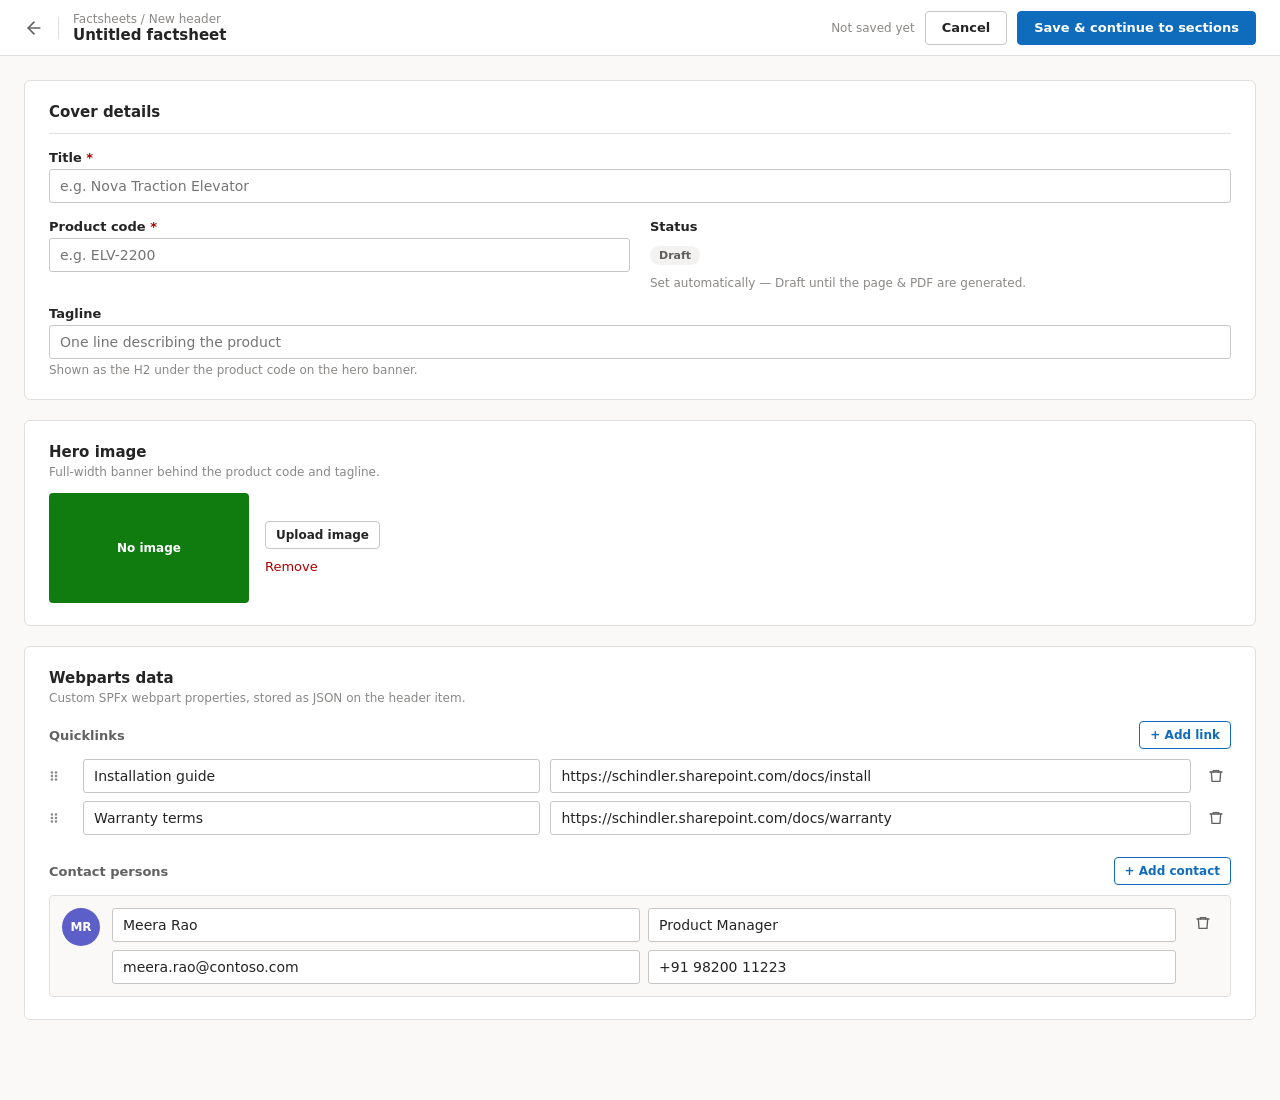
==== form.html @ 059c497b "Add files via upload" ====
<!doctype html>
<html lang="en">
<head>
<meta charset="utf-8">
<meta name="viewport" content="width=device-width, initial-scale=1">
<title>Factsheet — Header Form</title>
<link rel="stylesheet" href="style.css">
</head>
<body>
<div class="app-shell">
  <div class="topbar">
    <div style="display:flex; align-items:center; gap:14px">
      <a href="list.html" aria-label="Back to list" style="display:flex; align-items:center; color:var(--text-muted)">
        <svg width="20" height="20" viewBox="0 0 24 24" fill="none" stroke="currentColor" stroke-width="2" stroke-linecap="round" stroke-linejoin="round"><path d="M19 12H5"/><path d="M12 19l-7-7 7-7"/></svg>
      </a>
      <div style="width:1px; height:22px; background:var(--border)"></div>
      <div>
        <div class="crumbs">Factsheets / <span id="form-mode-label">Edit header</span></div>
        <div class="screen-title" id="form-title-crumb">Untitled factsheet</div>
      </div>
    </div>
    <div style="display:flex; align-items:center; gap:10px">
      <span style="font-size:12px; color:var(--text-faint)" id="form-autosave">Not saved yet</span>
      <a href="list.html" class="btn">Cancel</a>
      <button class="btn btn-primary" id="form-continue">Save &amp; continue to sections</button>
    </div>
  </div>

  <div class="page-body" style="display:grid; grid-template-columns:2fr 1fr; gap:20px" id="form-grid">
    <div style="display:flex; flex-direction:column; gap:20px">

      <div class="card" style="padding:22px 24px">
        <div style="font-size:15px; font-weight:600; margin-bottom:16px; padding-bottom:12px; border-bottom:1px solid var(--border)">Cover details</div>
        <div class="field-grid">
          <div style="grid-column:span 2">
            <label class="label" for="f-title">Title <span style="color:var(--danger)">*</span></label>
            <input id="f-title" type="text" placeholder="e.g. Nova Traction Elevator">
          </div>
          <div>
            <label class="label" for="f-code">Product code <span style="color:var(--danger)">*</span></label>
            <input id="f-code" type="text" placeholder="e.g. ELV-2200">
          </div>
          <div>
            <label class="label">Status</label>
            <div style="height:34px; display:flex; align-items:center">
              <span class="badge" id="f-status-badge" style="background:var(--neutral-bg); color:var(--neutral-fg)">Draft</span>
            </div>
            <div class="hint">Set automatically — Draft until the page &amp; PDF are generated.</div>
          </div>
          <div style="grid-column:span 2">
            <label class="label" for="f-tag">Tagline</label>
            <input id="f-tag" type="text" placeholder="One line describing the product">
            <div class="hint">Shown as the H2 under the product code on the hero banner.</div>
          </div>
        </div>
      </div>

      <div class="card" style="padding:22px 24px">
        <div style="font-size:15px; font-weight:600; margin-bottom:4px">Hero image</div>
        <div class="hint" style="margin-bottom:14px">Full-width banner behind the product code and tagline.</div>
        <div style="display:flex; gap:16px; align-items:center">
          <div id="hero-preview-thumb" style="width:200px; height:110px; border-radius:4px; flex:0 0 auto; display:flex; align-items:center; justify-content:center; color:#fff; font-size:12px; font-weight:600; background:var(--primary)">No image</div>
          <div style="display:flex; flex-direction:column; gap:8px">
            <label class="btn btn-sm" style="width:fit-content">
              Upload image
              <input type="file" accept="image/*" id="hero-file" style="display:none">
            </label>
            <button class="btn-ghost" style="border:none; background:none; font-size:13px; color:var(--danger); text-align:left; padding:2px 0" id="hero-remove">Remove</button>
          </div>
        </div>
      </div>

      <div class="card" style="padding:22px 24px">
        <div style="font-size:15px; font-weight:600; margin-bottom:2px">Webparts data</div>
        <div class="hint" style="margin-bottom:16px">Custom SPFx webpart properties, stored as JSON on the header item.</div>

        <div style="margin-bottom:22px">
          <div style="display:flex; align-items:center; justify-content:space-between; margin-bottom:10px">
            <div style="font-size:13px; font-weight:700; color:var(--text-muted)">Quicklinks</div>
            <button class="btn btn-sm" id="add-quicklink" style="color:var(--primary); border-color:var(--primary)">+ Add link</button>
          </div>
          <div id="quicklinks-list" style="display:flex; flex-direction:column; gap:8px"></div>
        </div>

        <div>
          <div style="display:flex; align-items:center; justify-content:space-between; margin-bottom:10px">
            <div style="font-size:13px; font-weight:700; color:var(--text-muted)">Contact persons</div>
            <button class="btn btn-sm" id="add-contact" style="color:var(--primary); border-color:var(--primary)">+ Add contact</button>
          </div>
          <div id="contacts-list" style="display:flex; flex-direction:column; gap:10px"></div>
        </div>
      </div>
    </div>

    <div style="display:flex; flex-direction:column; gap:20px">
      <div class="card" style="padding:20px" id="generated-outputs-card">
        <div style="font-size:14px; font-weight:600; margin-bottom:14px">Generated outputs</div>
        <div style="display:flex; flex-direction:column; gap:14px">
          <div>
            <div class="label">Generated page URL</div>
            <div style="display:flex; align-items:center; gap:8px; height:32px; padding:0 10px; border:1px solid var(--border); border-radius:2px; background:var(--neutral-bg)">
              <span id="gen-page-url" style="font-size:12px; color:var(--text-muted); overflow:hidden; text-overflow:ellipsis; white-space:nowrap">— not generated yet —</span>
            </div>
          </div>
          <div>
            <div class="label">Generated PDF URL</div>
            <div style="display:flex; align-items:center; gap:8px; height:32px; padding:0 10px; border:1px solid var(--border); border-radius:2px; background:var(--neutral-bg)">
              <span id="gen-pdf-url" style="font-size:12px; color:var(--text-muted); overflow:hidden; text-overflow:ellipsis; white-space:nowrap">— not generated yet —</span>
            </div>
          </div>
          <div class="hint" style="margin-top:-4px">Populated by Power Automate once the flow runs — read only here.</div>
        </div>
      </div>

      <div class="card" style="padding:20px" id="hero-preview-card">
        <div style="font-size:14px; font-weight:600; margin-bottom:12px">Hero preview</div>
        <div style="border-radius:4px; overflow:hidden; border:1px solid var(--border)">
          <div id="hero-preview-band" style="height:80px; background:var(--primary)"></div>
          <div style="padding:14px; background:var(--surface)">
            <div id="hero-preview-code" style="font-size:15px; font-weight:800; color:#D40000">PRODUCT-CODE</div>
            <div id="hero-preview-tag" style="font-size:11px; color:var(--text-muted); margin-top:2px">Tagline will appear here</div>
          </div>
        </div>
      </div>

      <div style="background:var(--warn-bg); border:1px solid var(--warn-border); border-radius:6px; padding:16px; display:flex; gap:10px" id="generate-warning-card">
        <svg width="18" height="18" viewBox="0 0 24 24" fill="none" stroke="var(--warn-fg)" stroke-width="2" stroke-linecap="round" stroke-linejoin="round" style="flex:0 0 auto; margin-top:1px"><path d="M10.3 3.9 1.8 18a2 2 0 0 0 1.7 3h17a2 2 0 0 0 1.7-3L13.7 3.9a2 2 0 0 0-3.4 0Z"/><path d="M12 9v4"/><path d="M12 17h.01"/></svg>
        <div style="font-size:12px; color:var(--warn-fg); line-height:1.5">The page/PDF generation flow triggers on Status change or the "Generate" button — not on every field edit.</div>
      </div>
    </div>
  </div>
</div>

<div class="toast" id="toast" role="status" aria-live="polite"></div>

<script src="data.js"></script>
<script>
(function () {
  "use strict";
  var Store = window.FactsheetStore;
  var data = Store.load();
  var params = new URLSearchParams(window.location.search);
  var id = params.get("id");
  var isNew = params.get("new") === "1";

  var fs = null;
  for (var i = 0; i < data.length; i++) { if (data[i].id === id) { fs = data[i]; break; } }
  if (!fs) {
    fs = Store.makeFactsheet("", "", "", "Draft", []);
    data.unshift(fs);
    Store.save(data);
    isNew = true;
  }

  var toastEl = document.getElementById("toast");
  var toastTimer = null;
  function toast(msg) {
    toastEl.textContent = msg;
    toastEl.classList.add("show");
    clearTimeout(toastTimer);
    toastTimer = setTimeout(function () { toastEl.classList.remove("show"); }, 1800);
  }

  var fTitle = document.getElementById("f-title");
  var fCode = document.getElementById("f-code");
  var fTag = document.getElementById("f-tag");

  document.getElementById("form-mode-label").textContent = isNew ? "New header" : "Edit header";
  document.getElementById("form-autosave").textContent = isNew ? "Not saved yet" : "Autosaved just now";
  fTitle.value = fs.title;
  fCode.value = fs.code;
  fTag.value = fs.tagline;

  function renderStatusBadge() {
    var badge = document.getElementById("f-status-badge");
    badge.textContent = fs.status;
    if (fs.status === "Published") {
      badge.style.background = "var(--success-bg)"; badge.style.color = "var(--success-fg)";
    } else {
      badge.style.background = "var(--neutral-bg)"; badge.style.color = "var(--neutral-fg)";
    }
  }
  renderStatusBadge();

  document.getElementById("generated-outputs-card").style.display = isNew ? "none" : "block";
  document.getElementById("hero-preview-card").style.display = isNew ? "none" : "block";
  document.getElementById("generate-warning-card").style.display = isNew ? "none" : "flex";
  document.getElementById("form-grid").style.gridTemplateColumns = isNew ? "1fr" : "2fr 1fr";

  function renderHeroPreview() {
    var thumb = document.getElementById("hero-preview-thumb");
    var band = document.getElementById("hero-preview-band");
    if (fs.heroDataUrl) {
      thumb.style.backgroundImage = "url(" + fs.heroDataUrl + ")";
      thumb.style.backgroundSize = "cover";
      thumb.style.backgroundPosition = "center";
      thumb.textContent = "";
      band.style.backgroundImage = "url(" + fs.heroDataUrl + ")";
      band.style.backgroundSize = "cover";
      band.style.backgroundPosition = "center";
    } else {
      thumb.style.backgroundImage = "none";
      thumb.style.background = Store.colorFor(fs.code || fs.id);
      thumb.textContent = "No image";
      band.style.backgroundImage = "none";
      band.style.background = Store.colorFor(fs.code || fs.id);
    }
    document.getElementById("hero-preview-code").textContent = fs.code || "PRODUCT-CODE";
    document.getElementById("hero-preview-tag").textContent = fs.tagline || "Tagline will appear here";
  }

  function renderGeneratedUrls() {
    document.getElementById("gen-page-url").textContent = fs.generatedPageUrl || "— not generated yet —";
    document.getElementById("gen-pdf-url").textContent = fs.generatedPdfUrl || "— not generated yet —";
  }

  function syncFieldsToModel() {
    fs.title = fTitle.value;
    fs.code = fCode.value;
    fs.tagline = fTag.value;
    document.getElementById("form-title-crumb").textContent = fs.title || "Untitled factsheet";
    renderHeroPreview();
    renderGeneratedUrls();
    Store.save(data);
  }
  [fTitle, fCode, fTag].forEach(function (el) {
    el.addEventListener("input", syncFieldsToModel);
    el.addEventListener("change", syncFieldsToModel);
  });

  document.getElementById("hero-file").addEventListener("change", function (e) {
    var file = e.target.files[0];
    if (!file) return;
    var reader = new FileReader();
    reader.onload = function () {
      fs.heroDataUrl = reader.result;
      renderHeroPreview();
      Store.save(data);
      toast("Hero image updated");
    };
    reader.readAsDataURL(file);
  });
  document.getElementById("hero-remove").addEventListener("click", function () {
    fs.heroDataUrl = null; renderHeroPreview(); Store.save(data);
  });

  function renderQuicklinks() {
    var wrap = document.getElementById("quicklinks-list");
    wrap.innerHTML = "";
    if (fs.quicklinks.length === 0) { wrap.innerHTML = '<div class="hint">No quicklinks yet — add one above.</div>'; }
    fs.quicklinks.forEach(function (q) {
      var row = document.createElement("div");
      row.className = "repeater-row";
      row.innerHTML =
        '<svg width="14" height="14" viewBox="0 0 24 24" fill="none" stroke="var(--text-faint)" stroke-width="2" stroke-linecap="round"><circle cx="5" cy="6" r="1.2"/><circle cx="5" cy="12" r="1.2"/><circle cx="5" cy="18" r="1.2"/><circle cx="12" cy="6" r="1.2"/><circle cx="12" cy="12" r="1.2"/><circle cx="12" cy="18" r="1.2"/></svg>' +
        '<input type="text" value="' + Store.escapeAttr(q.label) + '" aria-label="Link label" data-f="label">' +
        '<input type="text" value="' + Store.escapeAttr(q.url) + '" aria-label="Link URL" data-f="url">' +
        '<button type="button" aria-label="Remove link" class="tb-btn"><svg width="16" height="16" viewBox="0 0 24 24" fill="none" stroke="currentColor" stroke-width="2" stroke-linecap="round"><path d="M3 6h18"/><path d="M8 6V4h8v2"/><path d="M19 6l-1 14H6L5 6"/></svg></button>';
      row.querySelector('[data-f="label"]').addEventListener("input", function (e) { q.label = e.target.value; Store.save(data); });
      row.querySelector('[data-f="url"]').addEventListener("input", function (e) { q.url = e.target.value; Store.save(data); });
      row.querySelector("button").addEventListener("click", function () {
        fs.quicklinks = fs.quicklinks.filter(function (x) { return x.id !== q.id; });
        Store.save(data); renderQuicklinks(); toast("Link removed");
      });
      wrap.appendChild(row);
    });
  }
  document.getElementById("add-quicklink").addEventListener("click", function () {
    fs.quicklinks.push({ id: Store.uid(), label: "", url: "" });
    Store.save(data); renderQuicklinks();
  });

  function renderContacts() {
    var wrap = document.getElementById("contacts-list");
    wrap.innerHTML = "";
    if (fs.contacts.length === 0) { wrap.innerHTML = '<div class="hint">No contacts yet — add one above.</div>'; }
    fs.contacts.forEach(function (c) {
      var row = document.createElement("div");
      row.className = "contact-row";
      var initials = (c.name || "?").split(" ").map(function (s) { return s[0] || ""; }).join("").slice(0, 2).toUpperCase() || "?";
      row.innerHTML =
        '<div class="avatar" style="background:' + Store.colorFor(c.id) + '">' + initials + '</div>' +
        '<div style="display:grid; grid-template-columns:1fr 1fr; gap:8px; flex:1">' +
          '<input type="text" value="' + Store.escapeAttr(c.name) + '" placeholder="Name" data-f="name">' +
          '<input type="text" value="' + Store.escapeAttr(c.role) + '" placeholder="Role" data-f="role">' +
          '<input type="text" value="' + Store.escapeAttr(c.email) + '" placeholder="Email" data-f="email">' +
          '<input type="text" value="' + Store.escapeAttr(c.phone) + '" placeholder="Phone" data-f="phone">' +
        '</div>' +
        '<button type="button" aria-label="Remove contact" class="tb-btn"><svg width="16" height="16" viewBox="0 0 24 24" fill="none" stroke="currentColor" stroke-width="2" stroke-linecap="round"><path d="M3 6h18"/><path d="M8 6V4h8v2"/><path d="M19 6l-1 14H6L5 6"/></svg></button>';
      ["name", "role", "email", "phone"].forEach(function (f) {
        row.querySelector('[data-f="' + f + '"]').addEventListener("input", function (e) {
          c[f] = e.target.value;
          Store.save(data);
          if (f === "name") {
            var av = row.querySelector(".avatar");
            av.textContent = (c.name || "?").split(" ").map(function (s) { return s[0] || ""; }).join("").slice(0, 2).toUpperCase() || "?";
          }
        });
      });
      row.querySelector("button").addEventListener("click", function () {
        fs.contacts = fs.contacts.filter(function (x) { return x.id !== c.id; });
        Store.save(data); renderContacts(); toast("Contact removed");
      });
      wrap.appendChild(row);
    });
  }
  document.getElementById("add-contact").addEventListener("click", function () {
    fs.contacts.push({ id: Store.uid(), name: "", role: "", email: "", phone: "" });
    Store.save(data); renderContacts();
  });

  document.getElementById("form-continue").addEventListener("click", function () {
    if (!fs.title || !fs.code) { toast("Title and product code are required"); return; }
    Store.save(data);
    document.getElementById("form-autosave").textContent = "Autosaved just now";
    window.location.href = "details.html?id=" + encodeURIComponent(fs.id);
  });

  renderHeroPreview();
  renderGeneratedUrls();
  renderQuicklinks();
  renderContacts();
})();
</script>
</body>
</html>
---- style.css ----
:root{
  --bg:#FAF9F8; --surface:#FFFFFF; --border:#E1DFDD; --border-strong:#C8C6C4;
  --text:#242424; --text-muted:#616161; --text-faint:#8A8886;
  --primary:#0F6CBD; --primary-hover:#0958A3; --primary-tint:#EFF6FC;
  --danger:#A80000; --success-bg:#DFF6DD; --success-fg:#0E700E;
  --neutral-bg:#F3F2F1; --neutral-fg:#605E5C;
  --warn-bg:#FFF4CE; --warn-border:#F1D28F; --warn-fg:#5C4A00;
}
*{box-sizing:border-box}
html,body{margin:0}
body{
  background:var(--bg); color:var(--text);
  font-family:'Segoe UI',system-ui,-apple-system,sans-serif;
  -webkit-font-smoothing:antialiased;
}
a{color:var(--primary); text-decoration:none}
input,select,textarea,button{font-family:inherit; color:inherit}
input:focus-visible, select:focus-visible, button:focus-visible, [contenteditable]:focus-visible, a:focus-visible{
  outline:2px solid var(--primary); outline-offset:1px;
}
input,select{
  width:100%; height:34px; padding:0 10px; border:1px solid var(--border-strong);
  border-radius:3px; font-size:14px; background:var(--surface); color:var(--text);
}
button{cursor:pointer}
.btn{height:34px; padding:0 16px; border-radius:4px; font-size:13px; font-weight:600; border:1px solid var(--border-strong); background:var(--surface); color:var(--text); display:inline-flex; align-items:center; gap:6px; white-space:nowrap;}
.btn:hover{background:var(--neutral-bg)}
.btn-primary{background:var(--primary); border-color:var(--primary); color:#fff}
.btn-primary:hover{background:var(--primary-hover); border-color:var(--primary-hover)}
.btn-ghost{border:none; background:transparent}
.btn-ghost:hover{background:var(--neutral-bg)}
.btn-sm{height:28px; padding:0 10px; font-size:12px}
.label{font-size:13px; font-weight:600; margin-bottom:4px; display:block}
.hint{font-size:12px; color:var(--text-faint); margin-top:4px}
.card{background:var(--surface); border:1px solid var(--border); border-radius:6px}
.app-shell{max-width:1280px; margin:0 auto; overflow-x:auto}
.topbar{
  height:56px; box-sizing:border-box; padding:0 24px; display:flex; align-items:center;
  justify-content:space-between; background:var(--surface); border-bottom:1px solid var(--border);
  position:sticky; top:0; z-index:20;
}
.crumbs{font-size:12px; color:var(--text-faint)}
.screen-title{font-size:15px; font-weight:600}
.page-body{ padding:24px 24px 60px; min-width:920px; }
.badge{font-size:11px; font-weight:600; padding:3px 9px; border-radius:10px; white-space:nowrap}
.toast{
  position:fixed; bottom:24px; left:50%; transform:translateX(-50%) translateY(20px);
  background:var(--text); color:var(--bg); padding:10px 18px; border-radius:6px; font-size:13px;
  font-weight:600; opacity:0; pointer-events:none; transition:opacity .18s ease, transform .18s ease; z-index:100;
  box-shadow:0 6px 20px rgba(0,0,0,.25);
}
.toast.show{opacity:1; transform:translateX(-50%) translateY(0)}
.grid-cards{display:grid; grid-template-columns:repeat(3, minmax(0,1fr)); gap:16px}
.fs-card{background:var(--surface); border:1px solid var(--border); border-radius:6px; overflow:hidden; text-align:left; padding:0; display:flex; flex-direction:column; cursor:pointer;}
.fs-card:hover{border-color:var(--primary)}
.fs-hero{height:110px; display:flex; align-items:center; justify-content:center; color:#fff; font-size:13px; font-weight:700; letter-spacing:.03em}
.fs-body{padding:14px 16px 16px; display:flex; flex-direction:column; gap:8px}
.row-actions{display:flex; align-items:center; justify-content:space-between; margin-top:6px; padding-top:10px; border-top:1px solid var(--border)}
.field-grid{display:grid; grid-template-columns:1fr 1fr; gap:16px 20px}
.repeater-row{display:grid; grid-template-columns:24px 1fr 1.4fr 30px; gap:10px; align-items:center}
.contact-row{display:flex; gap:12px; align-items:flex-start; padding:12px; background:var(--bg); border:1px solid var(--border); border-radius:4px}
.avatar{width:38px; height:38px; border-radius:50%; color:#fff; font-size:12px; font-weight:700; display:flex; align-items:center; justify-content:center; flex:0 0 auto}
.section-row{display:flex; align-items:center; gap:10px; padding:12px 14px; border-bottom:1px solid var(--border); cursor:pointer; border-left:3px solid transparent; background:transparent; width:100%; text-align:left;}
.section-row:last-child{border-bottom:none}
.section-row.active{background:var(--primary-tint); border-left-color:var(--primary)}
.order-chip{width:22px; height:22px; border-radius:4px; background:var(--neutral-bg); color:var(--neutral-fg); font-size:11px; font-weight:700; display:flex; align-items:center; justify-content:center; flex:0 0 auto}
.tb-btn{width:30px; height:30px; border:none; background:transparent; border-radius:3px; color:var(--text-muted); display:flex; align-items:center; justify-content:center}
.tb-btn:hover{background:var(--neutral-bg)}
.rte-toolbar{display:flex; align-items:center; padding:6px 8px; background:var(--neutral-bg); border-bottom:1px solid var(--border); flex-wrap:wrap; gap:2px}
.rte-content{padding:16px; min-height:220px; background:var(--surface); font-size:14px; line-height:1.65}
.rte-content:focus{outline:none}
.rte-content table{border-collapse:collapse; width:100%; margin:8px 0; font-size:13px}
.rte-content td,.rte-content th{border:1px solid var(--border); padding:6px 10px}
.rte-content img{max-width:100%; border-radius:4px}
.pill-filter{height:32px; padding:0 14px; border-radius:16px; font-size:13px; font-weight:600; border:1px solid var(--border-strong); background:var(--surface); color:var(--text)}
.pill-filter.active{background:var(--primary); border-color:var(--primary); color:#fff}
.search-box{display:flex; align-items:center; gap:8px; height:34px; padding:0 12px; border:1px solid var(--border-strong); border-radius:4px; width:300px; background:var(--surface)}
.search-box input{border:none; height:auto; padding:0}
.empty{padding:60px 24px; text-align:center; color:var(--text-faint)}
@media (max-width:900px){
  .grid-cards{grid-template-columns:1fr}
  .field-grid{grid-template-columns:1fr}
}
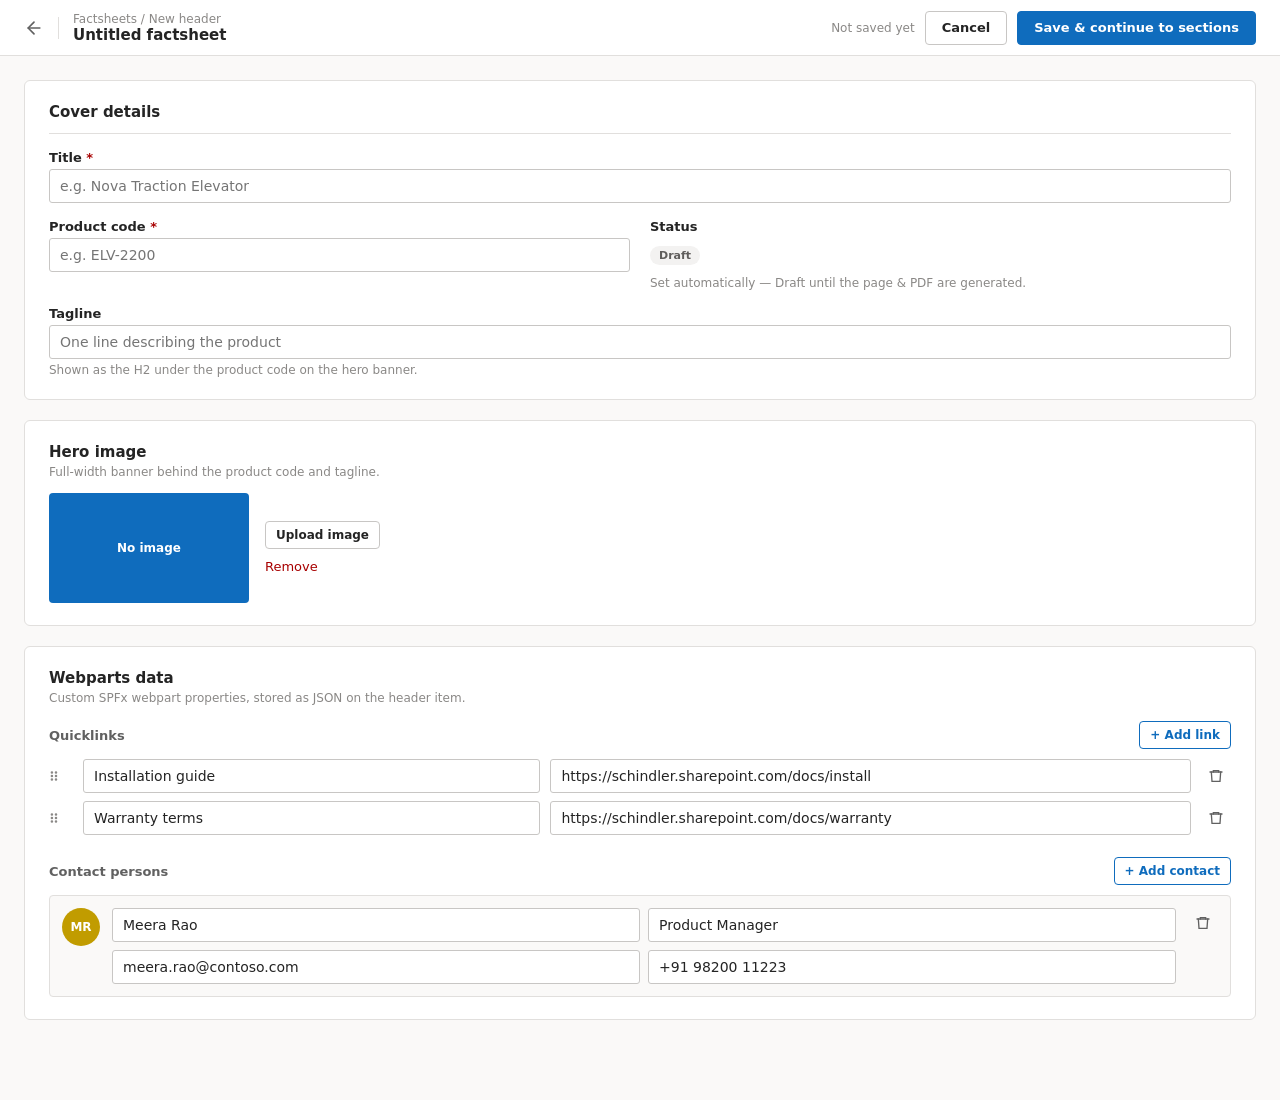
==== commit 2e447631: "Add files via upload" ====
--- a/form.html
+++ b/form.html
@@ -1,326 +1,694 @@
 <!doctype html>
 <html lang="en">
-<head>
-<meta charset="utf-8">
-<meta name="viewport" content="width=device-width, initial-scale=1">
-<title>Factsheet — Header Form</title>
-<link rel="stylesheet" href="style.css">
-</head>
-<body>
-<div class="app-shell">
-  <div class="topbar">
-    <div style="display:flex; align-items:center; gap:14px">
-      <a href="list.html" aria-label="Back to list" style="display:flex; align-items:center; color:var(--text-muted)">
-        <svg width="20" height="20" viewBox="0 0 24 24" fill="none" stroke="currentColor" stroke-width="2" stroke-linecap="round" stroke-linejoin="round"><path d="M19 12H5"/><path d="M12 19l-7-7 7-7"/></svg>
-      </a>
-      <div style="width:1px; height:22px; background:var(--border)"></div>
-      <div>
-        <div class="crumbs">Factsheets / <span id="form-mode-label">Edit header</span></div>
-        <div class="screen-title" id="form-title-crumb">Untitled factsheet</div>
+  <head>
+    <meta charset="utf-8" />
+    <meta name="viewport" content="width=device-width, initial-scale=1" />
+    <title>Factsheet — Header Form</title>
+    <link rel="stylesheet" href="style.css" />
+  </head>
+  <body>
+    <div class="app-shell">
+      <div class="topbar">
+        <div style="display: flex; align-items: center; gap: 14px">
+          <a
+            href="list.html"
+            aria-label="Back to list"
+            style="display: flex; align-items: center; color: var(--text-muted)"
+          >
+            <svg
+              width="20"
+              height="20"
+              viewBox="0 0 24 24"
+              fill="none"
+              stroke="currentColor"
+              stroke-width="2"
+              stroke-linecap="round"
+              stroke-linejoin="round"
+            >
+              <path d="M19 12H5" />
+              <path d="M12 19l-7-7 7-7" />
+            </svg>
+          </a>
+          <div
+            style="width: 1px; height: 22px; background: var(--border)"
+          ></div>
+          <div>
+            <div class="crumbs">
+              Factsheets / <span id="form-mode-label">Edit header</span>
+            </div>
+            <div class="screen-title" id="form-title-crumb">
+              Untitled factsheet
+            </div>
+          </div>
+        </div>
+        <div style="display: flex; align-items: center; gap: 10px">
+          <span
+            style="font-size: 12px; color: var(--text-faint)"
+            id="form-autosave"
+            >Not saved yet</span
+          >
+          <a href="list.html" class="btn">Cancel</a>
+          <button class="btn btn-primary" id="form-continue">
+            Save &amp; continue to sections
+          </button>
+        </div>
       </div>
-    </div>
-    <div style="display:flex; align-items:center; gap:10px">
-      <span style="font-size:12px; color:var(--text-faint)" id="form-autosave">Not saved yet</span>
-      <a href="list.html" class="btn">Cancel</a>
-      <button class="btn btn-primary" id="form-continue">Save &amp; continue to sections</button>
-    </div>
-  </div>
-
-  <div class="page-body" style="display:grid; grid-template-columns:2fr 1fr; gap:20px" id="form-grid">
-    <div style="display:flex; flex-direction:column; gap:20px">
-
-      <div class="card" style="padding:22px 24px">
-        <div style="font-size:15px; font-weight:600; margin-bottom:16px; padding-bottom:12px; border-bottom:1px solid var(--border)">Cover details</div>
-        <div class="field-grid">
-          <div style="grid-column:span 2">
-            <label class="label" for="f-title">Title <span style="color:var(--danger)">*</span></label>
-            <input id="f-title" type="text" placeholder="e.g. Nova Traction Elevator">
+
+      <div
+        class="page-body"
+        style="display: grid; grid-template-columns: 2fr 1fr; gap: 20px"
+        id="form-grid"
+      >
+        <div style="display: flex; flex-direction: column; gap: 20px">
+          <div class="card" style="padding: 22px 24px">
+            <div
+              style="
+                font-size: 15px;
+                font-weight: 600;
+                margin-bottom: 16px;
+                padding-bottom: 12px;
+                border-bottom: 1px solid var(--border);
+              "
+            >
+              Cover details
+            </div>
+            <div class="field-grid">
+              <div style="grid-column: span 2">
+                <label class="label" for="f-title"
+                  >Title <span style="color: var(--danger)">*</span></label
+                >
+                <input
+                  id="f-title"
+                  type="text"
+                  placeholder="e.g. Nova Traction Elevator"
+                />
+              </div>
+              <div>
+                <label class="label" for="f-code"
+                  >Product code
+                  <span style="color: var(--danger)">*</span></label
+                >
+                <input id="f-code" type="text" placeholder="e.g. ELV-2200" />
+              </div>
+              <div>
+                <label class="label">Status</label>
+                <div style="height: 34px; display: flex; align-items: center">
+                  <span
+                    class="badge"
+                    id="f-status-badge"
+                    style="
+                      background: var(--neutral-bg);
+                      color: var(--neutral-fg);
+                    "
+                    >Draft</span
+                  >
+                </div>
+                <div class="hint">
+                  Set automatically — Draft until the page &amp; PDF are
+                  generated.
+                </div>
+              </div>
+              <div style="grid-column: span 2">
+                <label class="label" for="f-tag">Tagline</label>
+                <input
+                  id="f-tag"
+                  type="text"
+                  placeholder="One line describing the product"
+                />
+                <div class="hint">
+                  Shown as the H2 under the product code on the hero banner.
+                </div>
+              </div>
+            </div>
           </div>
-          <div>
-            <label class="label" for="f-code">Product code <span style="color:var(--danger)">*</span></label>
-            <input id="f-code" type="text" placeholder="e.g. ELV-2200">
+
+          <div class="card" style="padding: 22px 24px">
+            <div style="font-size: 15px; font-weight: 600; margin-bottom: 4px">
+              Hero image
+            </div>
+            <div class="hint" style="margin-bottom: 14px">
+              Full-width banner behind the product code and tagline.
+            </div>
+            <div style="display: flex; gap: 16px; align-items: center">
+              <div
+                id="hero-preview-thumb"
+                style="
+                  width: 200px;
+                  height: 110px;
+                  border-radius: 4px;
+                  flex: 0 0 auto;
+                  display: flex;
+                  align-items: center;
+                  justify-content: center;
+                  color: #fff;
+                  font-size: 12px;
+                  font-weight: 600;
+                  background: var(--primary);
+                "
+              >
+                No image
+              </div>
+              <div style="display: flex; flex-direction: column; gap: 8px">
+                <label class="btn btn-sm" style="width: fit-content">
+                  Upload image
+                  <input
+                    type="file"
+                    accept="image/*"
+                    id="hero-file"
+                    style="display: none"
+                  />
+                </label>
+                <button
+                  class="btn-ghost"
+                  style="
+                    border: none;
+                    background: none;
+                    font-size: 13px;
+                    color: var(--danger);
+                    text-align: left;
+                    padding: 2px 0;
+                  "
+                  id="hero-remove"
+                >
+                  Remove
+                </button>
+              </div>
+            </div>
           </div>
-          <div>
-            <label class="label">Status</label>
-            <div style="height:34px; display:flex; align-items:center">
-              <span class="badge" id="f-status-badge" style="background:var(--neutral-bg); color:var(--neutral-fg)">Draft</span>
-            </div>
-            <div class="hint">Set automatically — Draft until the page &amp; PDF are generated.</div>
+
+          <div class="card" style="padding: 22px 24px">
+            <div style="font-size: 15px; font-weight: 600; margin-bottom: 2px">
+              Webparts data
+            </div>
+            <div class="hint" style="margin-bottom: 16px">
+              Custom SPFx webpart properties, stored as JSON on the header item.
+            </div>
+
+            <div style="margin-bottom: 22px">
+              <div
+                style="
+                  display: flex;
+                  align-items: center;
+                  justify-content: space-between;
+                  margin-bottom: 10px;
+                "
+              >
+                <div
+                  style="
+                    font-size: 13px;
+                    font-weight: 700;
+                    color: var(--text-muted);
+                  "
+                >
+                  Quicklinks
+                </div>
+                <button
+                  class="btn btn-sm"
+                  id="add-quicklink"
+                  style="color: var(--primary); border-color: var(--primary)"
+                >
+                  + Add link
+                </button>
+              </div>
+              <div
+                id="quicklinks-list"
+                style="display: flex; flex-direction: column; gap: 8px"
+              ></div>
+            </div>
+
+            <div>
+              <div
+                style="
+                  display: flex;
+                  align-items: center;
+                  justify-content: space-between;
+                  margin-bottom: 10px;
+                "
+              >
+                <div
+                  style="
+                    font-size: 13px;
+                    font-weight: 700;
+                    color: var(--text-muted);
+                  "
+                >
+                  Contact persons
+                </div>
+                <button
+                  class="btn btn-sm"
+                  id="add-contact"
+                  style="color: var(--primary); border-color: var(--primary)"
+                >
+                  + Add contact
+                </button>
+              </div>
+              <div
+                id="contacts-list"
+                style="display: flex; flex-direction: column; gap: 10px"
+              ></div>
+            </div>
           </div>
-          <div style="grid-column:span 2">
-            <label class="label" for="f-tag">Tagline</label>
-            <input id="f-tag" type="text" placeholder="One line describing the product">
-            <div class="hint">Shown as the H2 under the product code on the hero banner.</div>
+        </div>
+
+        <div style="display: flex; flex-direction: column; gap: 20px">
+          <div class="card" style="padding: 20px" id="generated-outputs-card">
+            <div style="font-size: 14px; font-weight: 600; margin-bottom: 14px">
+              Generated outputs
+            </div>
+            <div style="display: flex; flex-direction: column; gap: 14px">
+              <div>
+                <div class="label">Generated page URL</div>
+                <div
+                  style="
+                    display: flex;
+                    align-items: center;
+                    gap: 8px;
+                    height: 32px;
+                    padding: 0 10px;
+                    border: 1px solid var(--border);
+                    border-radius: 2px;
+                    background: var(--neutral-bg);
+                  "
+                >
+                  <span
+                    id="gen-page-url"
+                    style="
+                      font-size: 12px;
+                      color: var(--text-muted);
+                      overflow: hidden;
+                      text-overflow: ellipsis;
+                      white-space: nowrap;
+                    "
+                    >— not generated yet —</span
+                  >
+                </div>
+              </div>
+              <div>
+                <div class="label">Generated PDF URL</div>
+                <div
+                  style="
+                    display: flex;
+                    align-items: center;
+                    gap: 8px;
+                    height: 32px;
+                    padding: 0 10px;
+                    border: 1px solid var(--border);
+                    border-radius: 2px;
+                    background: var(--neutral-bg);
+                  "
+                >
+                  <span
+                    id="gen-pdf-url"
+                    style="
+                      font-size: 12px;
+                      color: var(--text-muted);
+                      overflow: hidden;
+                      text-overflow: ellipsis;
+                      white-space: nowrap;
+                    "
+                    >— not generated yet —</span
+                  >
+                </div>
+              </div>
+              <div class="hint" style="margin-top: -4px">
+                Populated by Power Automate once the flow runs — read only here.
+              </div>
+            </div>
+          </div>
+
+          <div class="card" style="padding: 20px" id="hero-preview-card">
+            <div style="font-size: 14px; font-weight: 600; margin-bottom: 12px">
+              Hero preview
+            </div>
+            <div
+              style="
+                border-radius: 4px;
+                overflow: hidden;
+                border: 1px solid var(--border);
+              "
+            >
+              <div
+                id="hero-preview-band"
+                style="height: 80px; background: var(--primary)"
+              ></div>
+              <div style="padding: 14px; background: var(--surface)">
+                <div
+                  id="hero-preview-code"
+                  style="font-size: 15px; font-weight: 800; color: #d40000"
+                >
+                  PRODUCT-CODE
+                </div>
+                <div
+                  id="hero-preview-tag"
+                  style="
+                    font-size: 11px;
+                    color: var(--text-muted);
+                    margin-top: 2px;
+                  "
+                >
+                  Tagline will appear here
+                </div>
+              </div>
+            </div>
+          </div>
+
+          <div
+            style="
+              background: var(--warn-bg);
+              border: 1px solid var(--warn-border);
+              border-radius: 6px;
+              padding: 16px;
+              display: flex;
+              gap: 10px;
+            "
+            id="generate-warning-card"
+          >
+            <svg
+              width="18"
+              height="18"
+              viewBox="0 0 24 24"
+              fill="none"
+              stroke="var(--warn-fg)"
+              stroke-width="2"
+              stroke-linecap="round"
+              stroke-linejoin="round"
+              style="flex: 0 0 auto; margin-top: 1px"
+            >
+              <path
+                d="M10.3 3.9 1.8 18a2 2 0 0 0 1.7 3h17a2 2 0 0 0 1.7-3L13.7 3.9a2 2 0 0 0-3.4 0Z"
+              />
+              <path d="M12 9v4" />
+              <path d="M12 17h.01" />
+            </svg>
+            <div
+              style="font-size: 12px; color: var(--warn-fg); line-height: 1.5"
+            >
+              The page/PDF generation flow triggers on Status change or the
+              "Generate" button — not on every field edit.
+            </div>
           </div>
         </div>
       </div>
-
-      <div class="card" style="padding:22px 24px">
-        <div style="font-size:15px; font-weight:600; margin-bottom:4px">Hero image</div>
-        <div class="hint" style="margin-bottom:14px">Full-width banner behind the product code and tagline.</div>
-        <div style="display:flex; gap:16px; align-items:center">
-          <div id="hero-preview-thumb" style="width:200px; height:110px; border-radius:4px; flex:0 0 auto; display:flex; align-items:center; justify-content:center; color:#fff; font-size:12px; font-weight:600; background:var(--primary)">No image</div>
-          <div style="display:flex; flex-direction:column; gap:8px">
-            <label class="btn btn-sm" style="width:fit-content">
-              Upload image
-              <input type="file" accept="image/*" id="hero-file" style="display:none">
-            </label>
-            <button class="btn-ghost" style="border:none; background:none; font-size:13px; color:var(--danger); text-align:left; padding:2px 0" id="hero-remove">Remove</button>
-          </div>
-        </div>
-      </div>
-
-      <div class="card" style="padding:22px 24px">
-        <div style="font-size:15px; font-weight:600; margin-bottom:2px">Webparts data</div>
-        <div class="hint" style="margin-bottom:16px">Custom SPFx webpart properties, stored as JSON on the header item.</div>
-
-        <div style="margin-bottom:22px">
-          <div style="display:flex; align-items:center; justify-content:space-between; margin-bottom:10px">
-            <div style="font-size:13px; font-weight:700; color:var(--text-muted)">Quicklinks</div>
-            <button class="btn btn-sm" id="add-quicklink" style="color:var(--primary); border-color:var(--primary)">+ Add link</button>
-          </div>
-          <div id="quicklinks-list" style="display:flex; flex-direction:column; gap:8px"></div>
-        </div>
-
-        <div>
-          <div style="display:flex; align-items:center; justify-content:space-between; margin-bottom:10px">
-            <div style="font-size:13px; font-weight:700; color:var(--text-muted)">Contact persons</div>
-            <button class="btn btn-sm" id="add-contact" style="color:var(--primary); border-color:var(--primary)">+ Add contact</button>
-          </div>
-          <div id="contacts-list" style="display:flex; flex-direction:column; gap:10px"></div>
-        </div>
-      </div>
     </div>
 
-    <div style="display:flex; flex-direction:column; gap:20px">
-      <div class="card" style="padding:20px" id="generated-outputs-card">
-        <div style="font-size:14px; font-weight:600; margin-bottom:14px">Generated outputs</div>
-        <div style="display:flex; flex-direction:column; gap:14px">
-          <div>
-            <div class="label">Generated page URL</div>
-            <div style="display:flex; align-items:center; gap:8px; height:32px; padding:0 10px; border:1px solid var(--border); border-radius:2px; background:var(--neutral-bg)">
-              <span id="gen-page-url" style="font-size:12px; color:var(--text-muted); overflow:hidden; text-overflow:ellipsis; white-space:nowrap">— not generated yet —</span>
-            </div>
-          </div>
-          <div>
-            <div class="label">Generated PDF URL</div>
-            <div style="display:flex; align-items:center; gap:8px; height:32px; padding:0 10px; border:1px solid var(--border); border-radius:2px; background:var(--neutral-bg)">
-              <span id="gen-pdf-url" style="font-size:12px; color:var(--text-muted); overflow:hidden; text-overflow:ellipsis; white-space:nowrap">— not generated yet —</span>
-            </div>
-          </div>
-          <div class="hint" style="margin-top:-4px">Populated by Power Automate once the flow runs — read only here.</div>
-        </div>
-      </div>
-
-      <div class="card" style="padding:20px" id="hero-preview-card">
-        <div style="font-size:14px; font-weight:600; margin-bottom:12px">Hero preview</div>
-        <div style="border-radius:4px; overflow:hidden; border:1px solid var(--border)">
-          <div id="hero-preview-band" style="height:80px; background:var(--primary)"></div>
-          <div style="padding:14px; background:var(--surface)">
-            <div id="hero-preview-code" style="font-size:15px; font-weight:800; color:#D40000">PRODUCT-CODE</div>
-            <div id="hero-preview-tag" style="font-size:11px; color:var(--text-muted); margin-top:2px">Tagline will appear here</div>
-          </div>
-        </div>
-      </div>
-
-      <div style="background:var(--warn-bg); border:1px solid var(--warn-border); border-radius:6px; padding:16px; display:flex; gap:10px" id="generate-warning-card">
-        <svg width="18" height="18" viewBox="0 0 24 24" fill="none" stroke="var(--warn-fg)" stroke-width="2" stroke-linecap="round" stroke-linejoin="round" style="flex:0 0 auto; margin-top:1px"><path d="M10.3 3.9 1.8 18a2 2 0 0 0 1.7 3h17a2 2 0 0 0 1.7-3L13.7 3.9a2 2 0 0 0-3.4 0Z"/><path d="M12 9v4"/><path d="M12 17h.01"/></svg>
-        <div style="font-size:12px; color:var(--warn-fg); line-height:1.5">The page/PDF generation flow triggers on Status change or the "Generate" button — not on every field edit.</div>
-      </div>
-    </div>
-  </div>
-</div>
-
-<div class="toast" id="toast" role="status" aria-live="polite"></div>
-
-<script src="data.js"></script>
-<script>
-(function () {
-  "use strict";
-  var Store = window.FactsheetStore;
-  var data = Store.load();
-  var params = new URLSearchParams(window.location.search);
-  var id = params.get("id");
-  var isNew = params.get("new") === "1";
-
-  var fs = null;
-  for (var i = 0; i < data.length; i++) { if (data[i].id === id) { fs = data[i]; break; } }
-  if (!fs) {
-    fs = Store.makeFactsheet("", "", "", "Draft", []);
-    data.unshift(fs);
-    Store.save(data);
-    isNew = true;
-  }
-
-  var toastEl = document.getElementById("toast");
-  var toastTimer = null;
-  function toast(msg) {
-    toastEl.textContent = msg;
-    toastEl.classList.add("show");
-    clearTimeout(toastTimer);
-    toastTimer = setTimeout(function () { toastEl.classList.remove("show"); }, 1800);
-  }
-
-  var fTitle = document.getElementById("f-title");
-  var fCode = document.getElementById("f-code");
-  var fTag = document.getElementById("f-tag");
-
-  document.getElementById("form-mode-label").textContent = isNew ? "New header" : "Edit header";
-  document.getElementById("form-autosave").textContent = isNew ? "Not saved yet" : "Autosaved just now";
-  fTitle.value = fs.title;
-  fCode.value = fs.code;
-  fTag.value = fs.tagline;
-
-  function renderStatusBadge() {
-    var badge = document.getElementById("f-status-badge");
-    badge.textContent = fs.status;
-    if (fs.status === "Published") {
-      badge.style.background = "var(--success-bg)"; badge.style.color = "var(--success-fg)";
-    } else {
-      badge.style.background = "var(--neutral-bg)"; badge.style.color = "var(--neutral-fg)";
-    }
-  }
-  renderStatusBadge();
-
-  document.getElementById("generated-outputs-card").style.display = isNew ? "none" : "block";
-  document.getElementById("hero-preview-card").style.display = isNew ? "none" : "block";
-  document.getElementById("generate-warning-card").style.display = isNew ? "none" : "flex";
-  document.getElementById("form-grid").style.gridTemplateColumns = isNew ? "1fr" : "2fr 1fr";
-
-  function renderHeroPreview() {
-    var thumb = document.getElementById("hero-preview-thumb");
-    var band = document.getElementById("hero-preview-band");
-    if (fs.heroDataUrl) {
-      thumb.style.backgroundImage = "url(" + fs.heroDataUrl + ")";
-      thumb.style.backgroundSize = "cover";
-      thumb.style.backgroundPosition = "center";
-      thumb.textContent = "";
-      band.style.backgroundImage = "url(" + fs.heroDataUrl + ")";
-      band.style.backgroundSize = "cover";
-      band.style.backgroundPosition = "center";
-    } else {
-      thumb.style.backgroundImage = "none";
-      thumb.style.background = Store.colorFor(fs.code || fs.id);
-      thumb.textContent = "No image";
-      band.style.backgroundImage = "none";
-      band.style.background = Store.colorFor(fs.code || fs.id);
-    }
-    document.getElementById("hero-preview-code").textContent = fs.code || "PRODUCT-CODE";
-    document.getElementById("hero-preview-tag").textContent = fs.tagline || "Tagline will appear here";
-  }
-
-  function renderGeneratedUrls() {
-    document.getElementById("gen-page-url").textContent = fs.generatedPageUrl || "— not generated yet —";
-    document.getElementById("gen-pdf-url").textContent = fs.generatedPdfUrl || "— not generated yet —";
-  }
-
-  function syncFieldsToModel() {
-    fs.title = fTitle.value;
-    fs.code = fCode.value;
-    fs.tagline = fTag.value;
-    document.getElementById("form-title-crumb").textContent = fs.title || "Untitled factsheet";
-    renderHeroPreview();
-    renderGeneratedUrls();
-    Store.save(data);
-  }
-  [fTitle, fCode, fTag].forEach(function (el) {
-    el.addEventListener("input", syncFieldsToModel);
-    el.addEventListener("change", syncFieldsToModel);
-  });
-
-  document.getElementById("hero-file").addEventListener("change", function (e) {
-    var file = e.target.files[0];
-    if (!file) return;
-    var reader = new FileReader();
-    reader.onload = function () {
-      fs.heroDataUrl = reader.result;
-      renderHeroPreview();
-      Store.save(data);
-      toast("Hero image updated");
-    };
-    reader.readAsDataURL(file);
-  });
-  document.getElementById("hero-remove").addEventListener("click", function () {
-    fs.heroDataUrl = null; renderHeroPreview(); Store.save(data);
-  });
-
-  function renderQuicklinks() {
-    var wrap = document.getElementById("quicklinks-list");
-    wrap.innerHTML = "";
-    if (fs.quicklinks.length === 0) { wrap.innerHTML = '<div class="hint">No quicklinks yet — add one above.</div>'; }
-    fs.quicklinks.forEach(function (q) {
-      var row = document.createElement("div");
-      row.className = "repeater-row";
-      row.innerHTML =
-        '<svg width="14" height="14" viewBox="0 0 24 24" fill="none" stroke="var(--text-faint)" stroke-width="2" stroke-linecap="round"><circle cx="5" cy="6" r="1.2"/><circle cx="5" cy="12" r="1.2"/><circle cx="5" cy="18" r="1.2"/><circle cx="12" cy="6" r="1.2"/><circle cx="12" cy="12" r="1.2"/><circle cx="12" cy="18" r="1.2"/></svg>' +
-        '<input type="text" value="' + Store.escapeAttr(q.label) + '" aria-label="Link label" data-f="label">' +
-        '<input type="text" value="' + Store.escapeAttr(q.url) + '" aria-label="Link URL" data-f="url">' +
-        '<button type="button" aria-label="Remove link" class="tb-btn"><svg width="16" height="16" viewBox="0 0 24 24" fill="none" stroke="currentColor" stroke-width="2" stroke-linecap="round"><path d="M3 6h18"/><path d="M8 6V4h8v2"/><path d="M19 6l-1 14H6L5 6"/></svg></button>';
-      row.querySelector('[data-f="label"]').addEventListener("input", function (e) { q.label = e.target.value; Store.save(data); });
-      row.querySelector('[data-f="url"]').addEventListener("input", function (e) { q.url = e.target.value; Store.save(data); });
-      row.querySelector("button").addEventListener("click", function () {
-        fs.quicklinks = fs.quicklinks.filter(function (x) { return x.id !== q.id; });
-        Store.save(data); renderQuicklinks(); toast("Link removed");
-      });
-      wrap.appendChild(row);
-    });
-  }
-  document.getElementById("add-quicklink").addEventListener("click", function () {
-    fs.quicklinks.push({ id: Store.uid(), label: "", url: "" });
-    Store.save(data); renderQuicklinks();
-  });
-
-  function renderContacts() {
-    var wrap = document.getElementById("contacts-list");
-    wrap.innerHTML = "";
-    if (fs.contacts.length === 0) { wrap.innerHTML = '<div class="hint">No contacts yet — add one above.</div>'; }
-    fs.contacts.forEach(function (c) {
-      var row = document.createElement("div");
-      row.className = "contact-row";
-      var initials = (c.name || "?").split(" ").map(function (s) { return s[0] || ""; }).join("").slice(0, 2).toUpperCase() || "?";
-      row.innerHTML =
-        '<div class="avatar" style="background:' + Store.colorFor(c.id) + '">' + initials + '</div>' +
-        '<div style="display:grid; grid-template-columns:1fr 1fr; gap:8px; flex:1">' +
-          '<input type="text" value="' + Store.escapeAttr(c.name) + '" placeholder="Name" data-f="name">' +
-          '<input type="text" value="' + Store.escapeAttr(c.role) + '" placeholder="Role" data-f="role">' +
-          '<input type="text" value="' + Store.escapeAttr(c.email) + '" placeholder="Email" data-f="email">' +
-          '<input type="text" value="' + Store.escapeAttr(c.phone) + '" placeholder="Phone" data-f="phone">' +
-        '</div>' +
-        '<button type="button" aria-label="Remove contact" class="tb-btn"><svg width="16" height="16" viewBox="0 0 24 24" fill="none" stroke="currentColor" stroke-width="2" stroke-linecap="round"><path d="M3 6h18"/><path d="M8 6V4h8v2"/><path d="M19 6l-1 14H6L5 6"/></svg></button>';
-      ["name", "role", "email", "phone"].forEach(function (f) {
-        row.querySelector('[data-f="' + f + '"]').addEventListener("input", function (e) {
-          c[f] = e.target.value;
+    <div class="toast" id="toast" role="status" aria-live="polite"></div>
+
+    <script src="data.js"></script>
+    <script>
+      (function () {
+        "use strict";
+        var Store = window.FactsheetStore;
+        var data = Store.load();
+        var params = new URLSearchParams(window.location.search);
+        var id = params.get("id");
+        var isNew = params.get("new") === "1";
+
+        var fs = null;
+        for (var i = 0; i < data.length; i++) {
+          if (data[i].id === id) {
+            fs = data[i];
+            break;
+          }
+        }
+        if (!fs) {
+          fs = Store.makeFactsheet("", "", "", "Draft", []);
+          data.unshift(fs);
           Store.save(data);
-          if (f === "name") {
-            var av = row.querySelector(".avatar");
-            av.textContent = (c.name || "?").split(" ").map(function (s) { return s[0] || ""; }).join("").slice(0, 2).toUpperCase() || "?";
+          isNew = true;
+        }
+
+        var toastEl = document.getElementById("toast");
+        var toastTimer = null;
+        function toast(msg) {
+          toastEl.textContent = msg;
+          toastEl.classList.add("show");
+          clearTimeout(toastTimer);
+          toastTimer = setTimeout(function () {
+            toastEl.classList.remove("show");
+          }, 1800);
+        }
+
+        var fTitle = document.getElementById("f-title");
+        var fCode = document.getElementById("f-code");
+        var fTag = document.getElementById("f-tag");
+
+        document.getElementById("form-mode-label").textContent = isNew
+          ? "New header"
+          : "Edit header";
+        document.getElementById("form-autosave").textContent = isNew
+          ? "Not saved yet"
+          : "Autosaved just now";
+        fTitle.value = fs.title;
+        fCode.value = fs.code;
+        fTag.value = fs.tagline;
+
+        function renderStatusBadge() {
+          var badge = document.getElementById("f-status-badge");
+          badge.textContent = fs.status;
+          if (fs.status === "Published") {
+            badge.style.background = "var(--success-bg)";
+            badge.style.color = "var(--success-fg)";
+          } else {
+            badge.style.background = "var(--neutral-bg)";
+            badge.style.color = "var(--neutral-fg)";
           }
+        }
+        renderStatusBadge();
+
+        document.getElementById("generated-outputs-card").style.display = isNew
+          ? "none"
+          : "block";
+        document.getElementById("hero-preview-card").style.display = isNew
+          ? "none"
+          : "block";
+        document.getElementById("generate-warning-card").style.display = isNew
+          ? "none"
+          : "flex";
+        document.getElementById("form-grid").style.gridTemplateColumns = isNew
+          ? "1fr"
+          : "2fr 1fr";
+
+        function renderHeroPreview() {
+          var thumb = document.getElementById("hero-preview-thumb");
+          var band = document.getElementById("hero-preview-band");
+          if (fs.heroDataUrl) {
+            thumb.style.backgroundImage = "url(" + fs.heroDataUrl + ")";
+            thumb.style.backgroundSize = "cover";
+            thumb.style.backgroundPosition = "center";
+            thumb.textContent = "";
+            band.style.backgroundImage = "url(" + fs.heroDataUrl + ")";
+            band.style.backgroundSize = "cover";
+            band.style.backgroundPosition = "center";
+          } else {
+            thumb.style.backgroundImage = "none";
+            thumb.style.background = Store.colorFor(fs.code || fs.id);
+            thumb.textContent = "No image";
+            band.style.backgroundImage = "none";
+            band.style.background = Store.colorFor(fs.code || fs.id);
+          }
+          document.getElementById("hero-preview-code").textContent =
+            fs.code || "PRODUCT-CODE";
+          document.getElementById("hero-preview-tag").textContent =
+            fs.tagline || "Tagline will appear here";
+        }
+
+        function renderGeneratedUrls() {
+          document.getElementById("gen-page-url").textContent =
+            fs.generatedPageUrl || "— not generated yet —";
+          document.getElementById("gen-pdf-url").textContent =
+            fs.generatedPdfUrl || "— not generated yet —";
+        }
+
+        function syncFieldsToModel() {
+          fs.title = fTitle.value;
+          fs.code = fCode.value;
+          fs.tagline = fTag.value;
+          document.getElementById("form-title-crumb").textContent =
+            fs.title || "Untitled factsheet";
+          renderHeroPreview();
+          renderGeneratedUrls();
+          Store.save(data);
+        }
+        [fTitle, fCode, fTag].forEach(function (el) {
+          el.addEventListener("input", syncFieldsToModel);
+          el.addEventListener("change", syncFieldsToModel);
         });
-      });
-      row.querySelector("button").addEventListener("click", function () {
-        fs.contacts = fs.contacts.filter(function (x) { return x.id !== c.id; });
-        Store.save(data); renderContacts(); toast("Contact removed");
-      });
-      wrap.appendChild(row);
-    });
-  }
-  document.getElementById("add-contact").addEventListener("click", function () {
-    fs.contacts.push({ id: Store.uid(), name: "", role: "", email: "", phone: "" });
-    Store.save(data); renderContacts();
-  });
-
-  document.getElementById("form-continue").addEventListener("click", function () {
-    if (!fs.title || !fs.code) { toast("Title and product code are required"); return; }
-    Store.save(data);
-    document.getElementById("form-autosave").textContent = "Autosaved just now";
-    window.location.href = "details.html?id=" + encodeURIComponent(fs.id);
-  });
-
-  renderHeroPreview();
-  renderGeneratedUrls();
-  renderQuicklinks();
-  renderContacts();
-})();
-</script>
-</body>
+
+        document
+          .getElementById("hero-file")
+          .addEventListener("change", function (e) {
+            var file = e.target.files[0];
+            if (!file) return;
+            var reader = new FileReader();
+            reader.onload = function () {
+              fs.heroDataUrl = reader.result;
+              renderHeroPreview();
+              Store.save(data);
+              toast("Hero image updated");
+            };
+            reader.readAsDataURL(file);
+          });
+        document
+          .getElementById("hero-remove")
+          .addEventListener("click", function () {
+            fs.heroDataUrl = null;
+            renderHeroPreview();
+            Store.save(data);
+          });
+
+        function renderQuicklinks() {
+          var wrap = document.getElementById("quicklinks-list");
+          wrap.innerHTML = "";
+          if (fs.quicklinks.length === 0) {
+            wrap.innerHTML =
+              '<div class="hint">No quicklinks yet — add one above.</div>';
+          }
+          fs.quicklinks.forEach(function (q) {
+            var row = document.createElement("div");
+            row.className = "repeater-row";
+            row.innerHTML =
+              '<svg width="14" height="14" viewBox="0 0 24 24" fill="none" stroke="var(--text-faint)" stroke-width="2" stroke-linecap="round"><circle cx="5" cy="6" r="1.2"/><circle cx="5" cy="12" r="1.2"/><circle cx="5" cy="18" r="1.2"/><circle cx="12" cy="6" r="1.2"/><circle cx="12" cy="12" r="1.2"/><circle cx="12" cy="18" r="1.2"/></svg>' +
+              '<input type="text" value="' +
+              Store.escapeAttr(q.label) +
+              '" aria-label="Link label" data-f="label">' +
+              '<input type="text" value="' +
+              Store.escapeAttr(q.url) +
+              '" aria-label="Link URL" data-f="url">' +
+              '<button type="button" aria-label="Remove link" class="tb-btn"><svg width="16" height="16" viewBox="0 0 24 24" fill="none" stroke="currentColor" stroke-width="2" stroke-linecap="round"><path d="M3 6h18"/><path d="M8 6V4h8v2"/><path d="M19 6l-1 14H6L5 6"/></svg></button>';
+            row
+              .querySelector('[data-f="label"]')
+              .addEventListener("input", function (e) {
+                q.label = e.target.value;
+                Store.save(data);
+              });
+            row
+              .querySelector('[data-f="url"]')
+              .addEventListener("input", function (e) {
+                q.url = e.target.value;
+                Store.save(data);
+              });
+            row.querySelector("button").addEventListener("click", function () {
+              fs.quicklinks = fs.quicklinks.filter(function (x) {
+                return x.id !== q.id;
+              });
+              Store.save(data);
+              renderQuicklinks();
+              toast("Link removed");
+            });
+            wrap.appendChild(row);
+          });
+        }
+        document
+          .getElementById("add-quicklink")
+          .addEventListener("click", function () {
+            fs.quicklinks.push({ id: Store.uid(), label: "", url: "" });
+            Store.save(data);
+            renderQuicklinks();
+          });
+
+        function renderContacts() {
+          var wrap = document.getElementById("contacts-list");
+          wrap.innerHTML = "";
+          if (fs.contacts.length === 0) {
+            wrap.innerHTML =
+              '<div class="hint">No contacts yet — add one above.</div>';
+          }
+          fs.contacts.forEach(function (c) {
+            var row = document.createElement("div");
+            row.className = "contact-row";
+            var initials =
+              (c.name || "?")
+                .split(" ")
+                .map(function (s) {
+                  return s[0] || "";
+                })
+                .join("")
+                .slice(0, 2)
+                .toUpperCase() || "?";
+            row.innerHTML =
+              '<div class="avatar" style="background:' +
+              Store.colorFor(c.id) +
+              '">' +
+              initials +
+              "</div>" +
+              '<div style="display:grid; grid-template-columns:1fr 1fr; gap:8px; flex:1">' +
+              '<input type="text" value="' +
+              Store.escapeAttr(c.name) +
+              '" placeholder="Name" data-f="name">' +
+              '<input type="text" value="' +
+              Store.escapeAttr(c.role) +
+              '" placeholder="Role" data-f="role">' +
+              '<input type="text" value="' +
+              Store.escapeAttr(c.email) +
+              '" placeholder="Email" data-f="email">' +
+              '<input type="text" value="' +
+              Store.escapeAttr(c.phone) +
+              '" placeholder="Phone" data-f="phone">' +
+              "</div>" +
+              '<button type="button" aria-label="Remove contact" class="tb-btn"><svg width="16" height="16" viewBox="0 0 24 24" fill="none" stroke="currentColor" stroke-width="2" stroke-linecap="round"><path d="M3 6h18"/><path d="M8 6V4h8v2"/><path d="M19 6l-1 14H6L5 6"/></svg></button>';
+            ["name", "role", "email", "phone"].forEach(function (f) {
+              row
+                .querySelector('[data-f="' + f + '"]')
+                .addEventListener("input", function (e) {
+                  c[f] = e.target.value;
+                  Store.save(data);
+                  if (f === "name") {
+                    var av = row.querySelector(".avatar");
+                    av.textContent =
+                      (c.name || "?")
+                        .split(" ")
+                        .map(function (s) {
+                          return s[0] || "";
+                        })
+                        .join("")
+                        .slice(0, 2)
+                        .toUpperCase() || "?";
+                  }
+                });
+            });
+            row.querySelector("button").addEventListener("click", function () {
+              fs.contacts = fs.contacts.filter(function (x) {
+                return x.id !== c.id;
+              });
+              Store.save(data);
+              renderContacts();
+              toast("Contact removed");
+            });
+            wrap.appendChild(row);
+          });
+        }
+        document
+          .getElementById("add-contact")
+          .addEventListener("click", function () {
+            fs.contacts.push({
+              id: Store.uid(),
+              name: "",
+              role: "",
+              email: "",
+              phone: "",
+            });
+            Store.save(data);
+            renderContacts();
+          });
+
+        document
+          .getElementById("form-continue")
+          .addEventListener("click", function () {
+            if (!fs.title || !fs.code) {
+              toast("Title and product code are required");
+              return;
+            }
+            Store.save(data);
+            document.getElementById("form-autosave").textContent =
+              "Autosaved just now";
+            window.location.href = "index.html?id=" + encodeURIComponent(fs.id);
+          });
+
+        renderHeroPreview();
+        renderGeneratedUrls();
+        renderQuicklinks();
+        renderContacts();
+      })();
+    </script>
+  </body>
 </html>
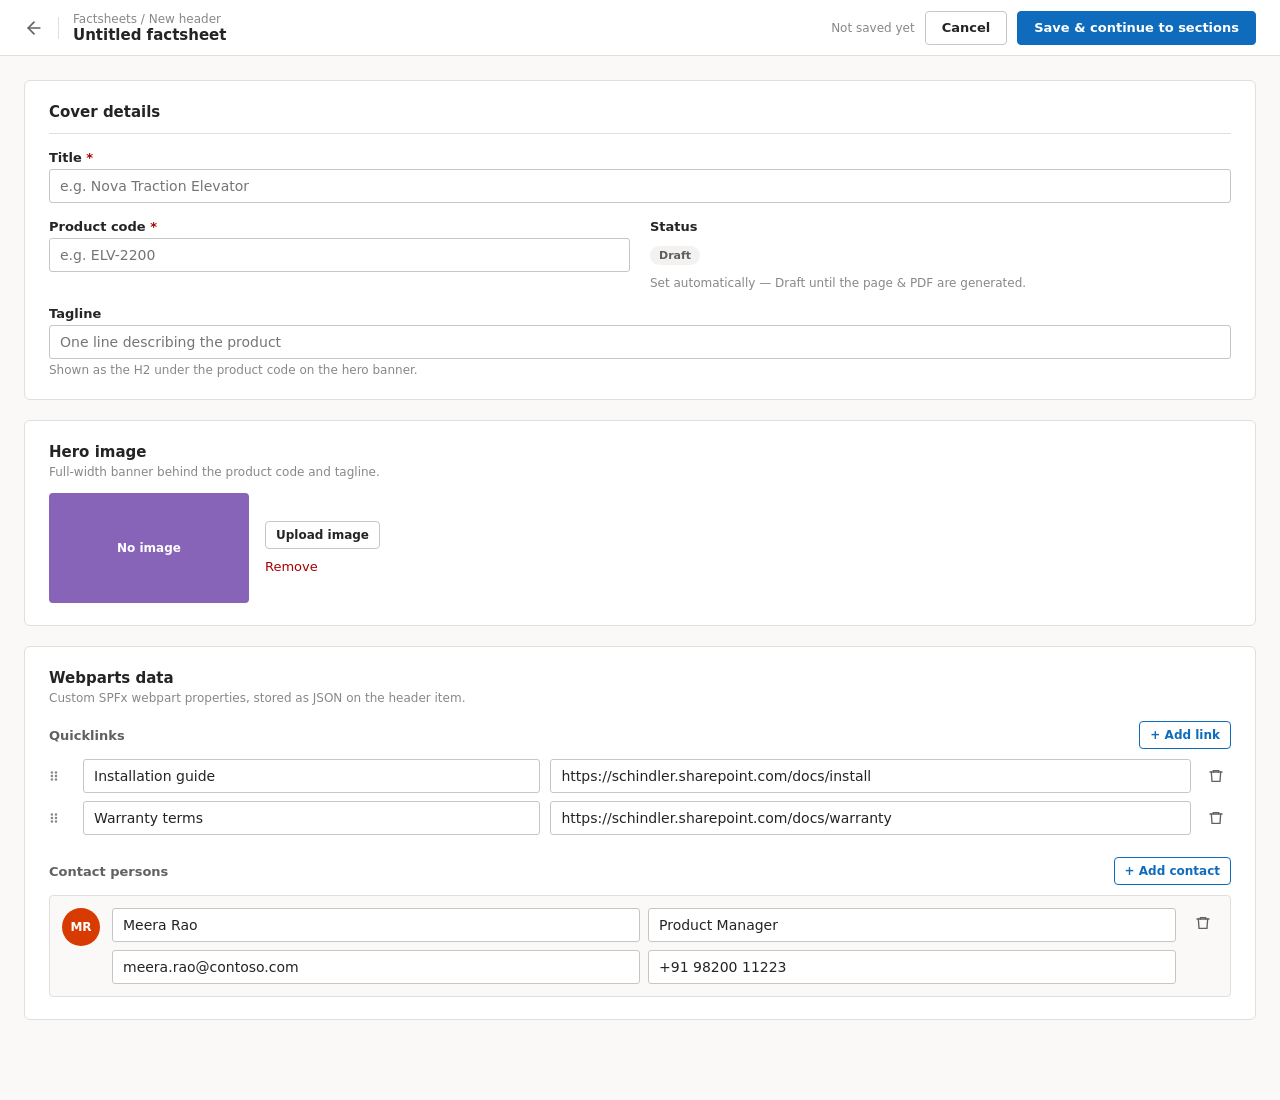
==== commit a9063331: "Add iframe auto-resize messaging for embedded pages Posts document height to the parent window via p" ====
--- a/form.html
+++ b/form.html
@@ -393,6 +393,7 @@
 
     <div class="toast" id="toast" role="status" aria-live="polite"></div>
 
+    <script src="iframe-resize.js"></script>
     <script src="data.js"></script>
     <script>
       (function () {
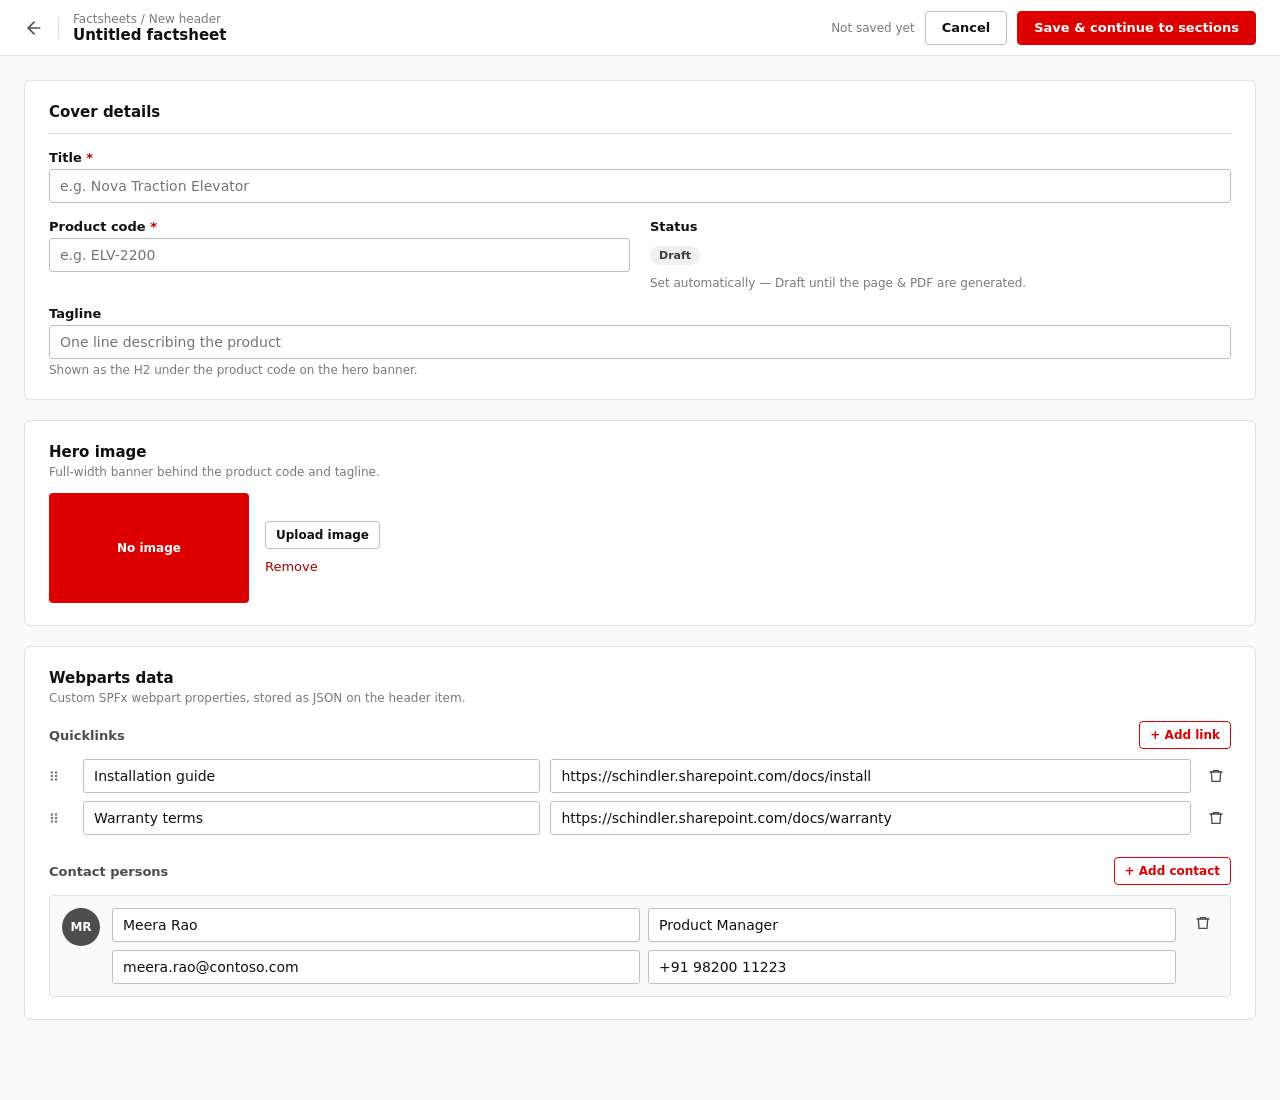
==== commit 55c4033e: "Add files via upload" ====
--- a/form.html
+++ b/form.html
@@ -334,7 +334,7 @@
               <div style="padding: 14px; background: var(--surface)">
                 <div
                   id="hero-preview-code"
-                  style="font-size: 15px; font-weight: 800; color: #d40000"
+                  style="font-size: 15px; font-weight: 800; color: var(--primary)"
                 >
                   PRODUCT-CODE
                 </div>
@@ -393,7 +393,6 @@
 
     <div class="toast" id="toast" role="status" aria-live="polite"></div>
 
-    <script src="iframe-resize.js"></script>
     <script src="data.js"></script>
     <script>
       (function () {
--- a/style.css
+++ b/style.css
@@ -1,9 +1,9 @@
 :root{
-  --bg:#FAF9F8; --surface:#FFFFFF; --border:#E1DFDD; --border-strong:#C8C6C4;
-  --text:#242424; --text-muted:#616161; --text-faint:#8A8886;
-  --primary:#0F6CBD; --primary-hover:#0958A3; --primary-tint:#EFF6FC;
+  --bg:#FAFAFA; --surface:#FFFFFF; --border:#E0E0E0; --border-strong:#BFBFBF;
+  --text:#111111; --text-muted:#4D4D4D; --text-faint:#7A7A7A;
+  --primary:#DC0000; --primary-hover:#A80000; --primary-tint:#FDEAEA;
   --danger:#A80000; --success-bg:#DFF6DD; --success-fg:#0E700E;
-  --neutral-bg:#F3F2F1; --neutral-fg:#605E5C;
+  --neutral-bg:#F0F0F0; --neutral-fg:#3D3D3D;
   --warn-bg:#FFF4CE; --warn-border:#F1D28F; --warn-fg:#5C4A00;
 }
 *{box-sizing:border-box}
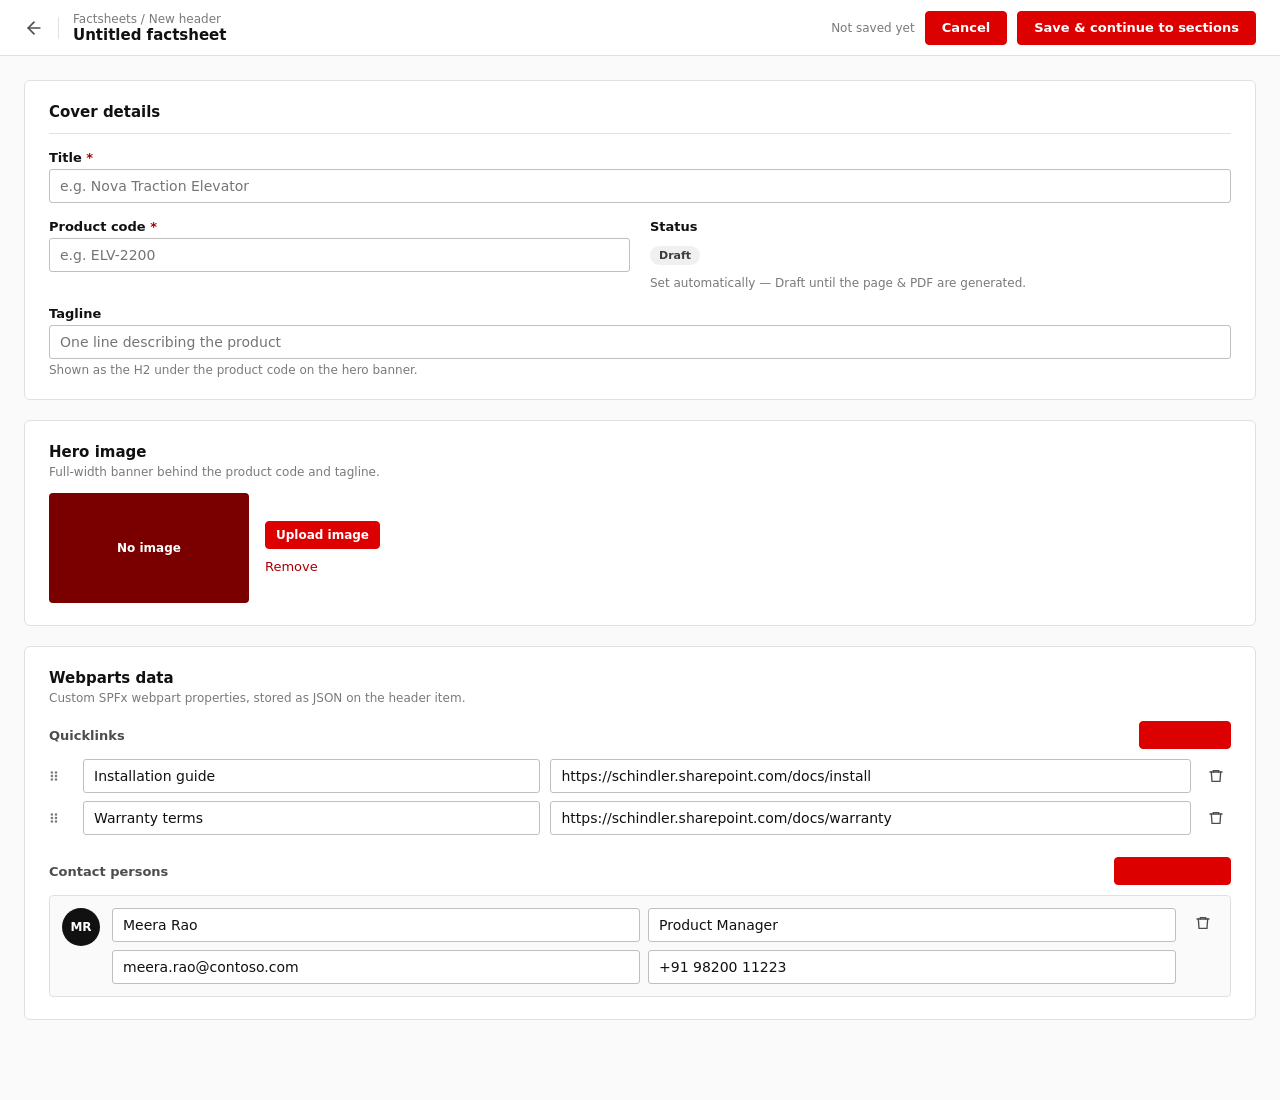
==== commit c1fecfe6: "Add files via upload" ====
--- a/form.html
+++ b/form.html
@@ -393,6 +393,7 @@
 
     <div class="toast" id="toast" role="status" aria-live="polite"></div>
 
+    <script src="iframe-resize.js"></script>
     <script src="data.js"></script>
     <script>
       (function () {
--- a/style.css
+++ b/style.css
@@ -23,11 +23,11 @@
   border-radius:3px; font-size:14px; background:var(--surface); color:var(--text);
 }
 button{cursor:pointer}
-.btn{height:34px; padding:0 16px; border-radius:4px; font-size:13px; font-weight:600; border:1px solid var(--border-strong); background:var(--surface); color:var(--text); display:inline-flex; align-items:center; gap:6px; white-space:nowrap;}
-.btn:hover{background:var(--neutral-bg)}
+.btn{height:34px; padding:0 16px; border-radius:4px; font-size:13px; font-weight:600; border:1px solid var(--primary); background:var(--primary); color:#fff; display:inline-flex; align-items:center; gap:6px; white-space:nowrap;}
+.btn:hover{background:var(--primary-hover); border-color:var(--primary-hover)}
 .btn-primary{background:var(--primary); border-color:var(--primary); color:#fff}
 .btn-primary:hover{background:var(--primary-hover); border-color:var(--primary-hover)}
-.btn-ghost{border:none; background:transparent}
+.btn-ghost{border:none; background:transparent; color:var(--text)}
 .btn-ghost:hover{background:var(--neutral-bg)}
 .btn-sm{height:28px; padding:0 10px; font-size:12px}
 .label{font-size:13px; font-weight:600; margin-bottom:4px; display:block}
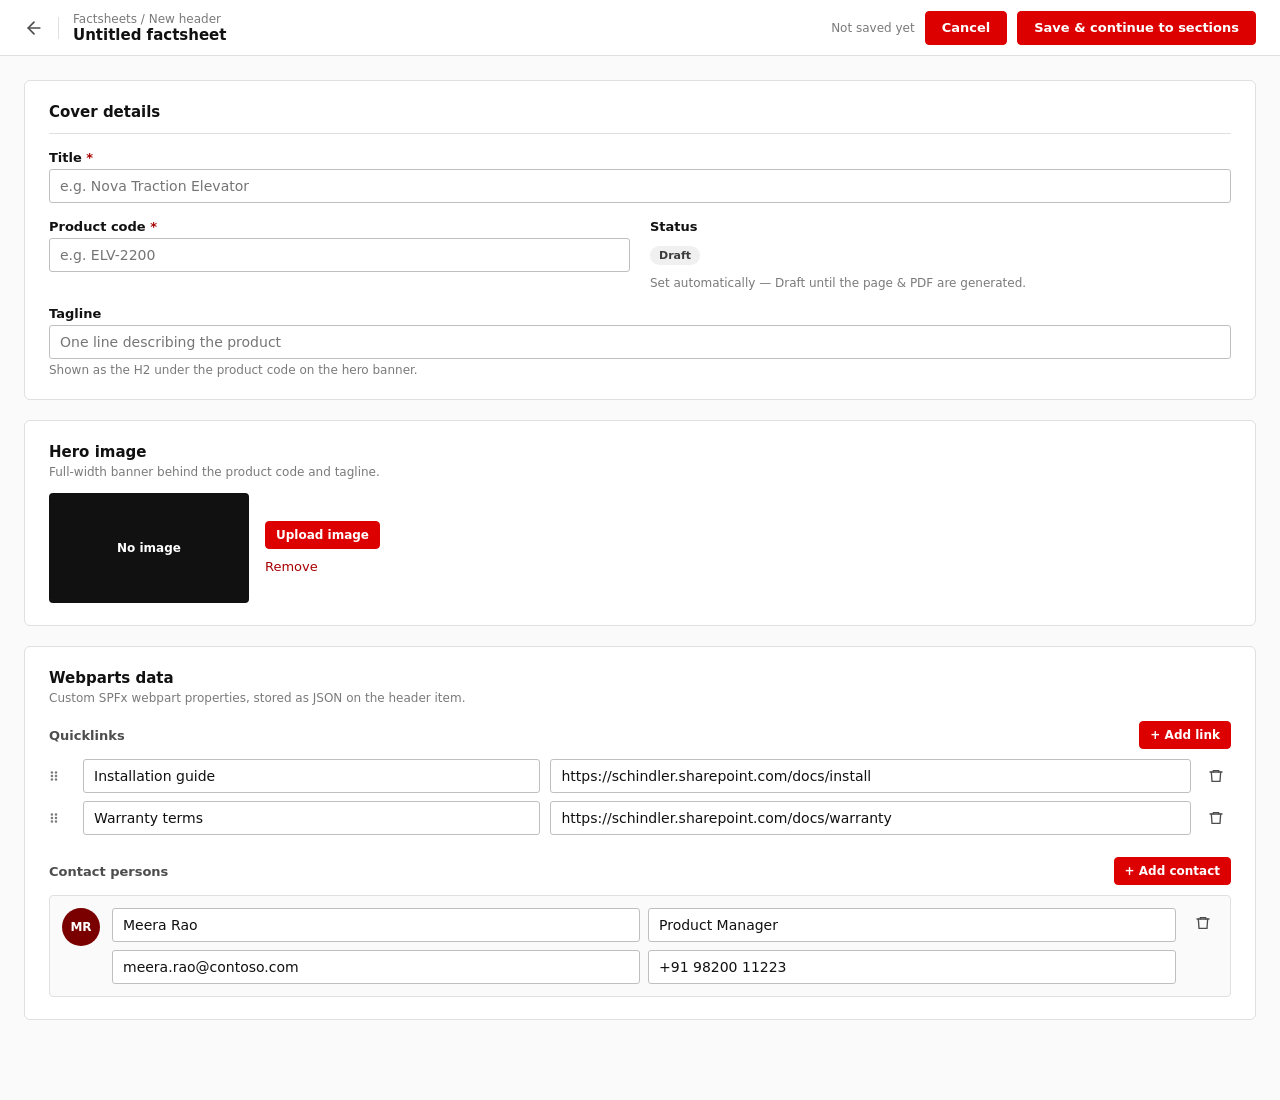
==== commit ff98fd02: "Add files via upload" ====
--- a/form.html
+++ b/form.html
@@ -205,7 +205,7 @@
                 <button
                   class="btn btn-sm"
                   id="add-quicklink"
-                  style="color: var(--primary); border-color: var(--primary)"
+                  style="border-color: var(--primary)"
                 >
                   + Add link
                 </button>
@@ -237,7 +237,7 @@
                 <button
                   class="btn btn-sm"
                   id="add-contact"
-                  style="color: var(--primary); border-color: var(--primary)"
+                  style="border-color: var(--primary)"
                 >
                   + Add contact
                 </button>
@@ -334,7 +334,11 @@
               <div style="padding: 14px; background: var(--surface)">
                 <div
                   id="hero-preview-code"
-                  style="font-size: 15px; font-weight: 800; color: var(--primary)"
+                  style="
+                    font-size: 15px;
+                    font-weight: 800;
+                    color: var(--primary);
+                  "
                 >
                   PRODUCT-CODE
                 </div>
